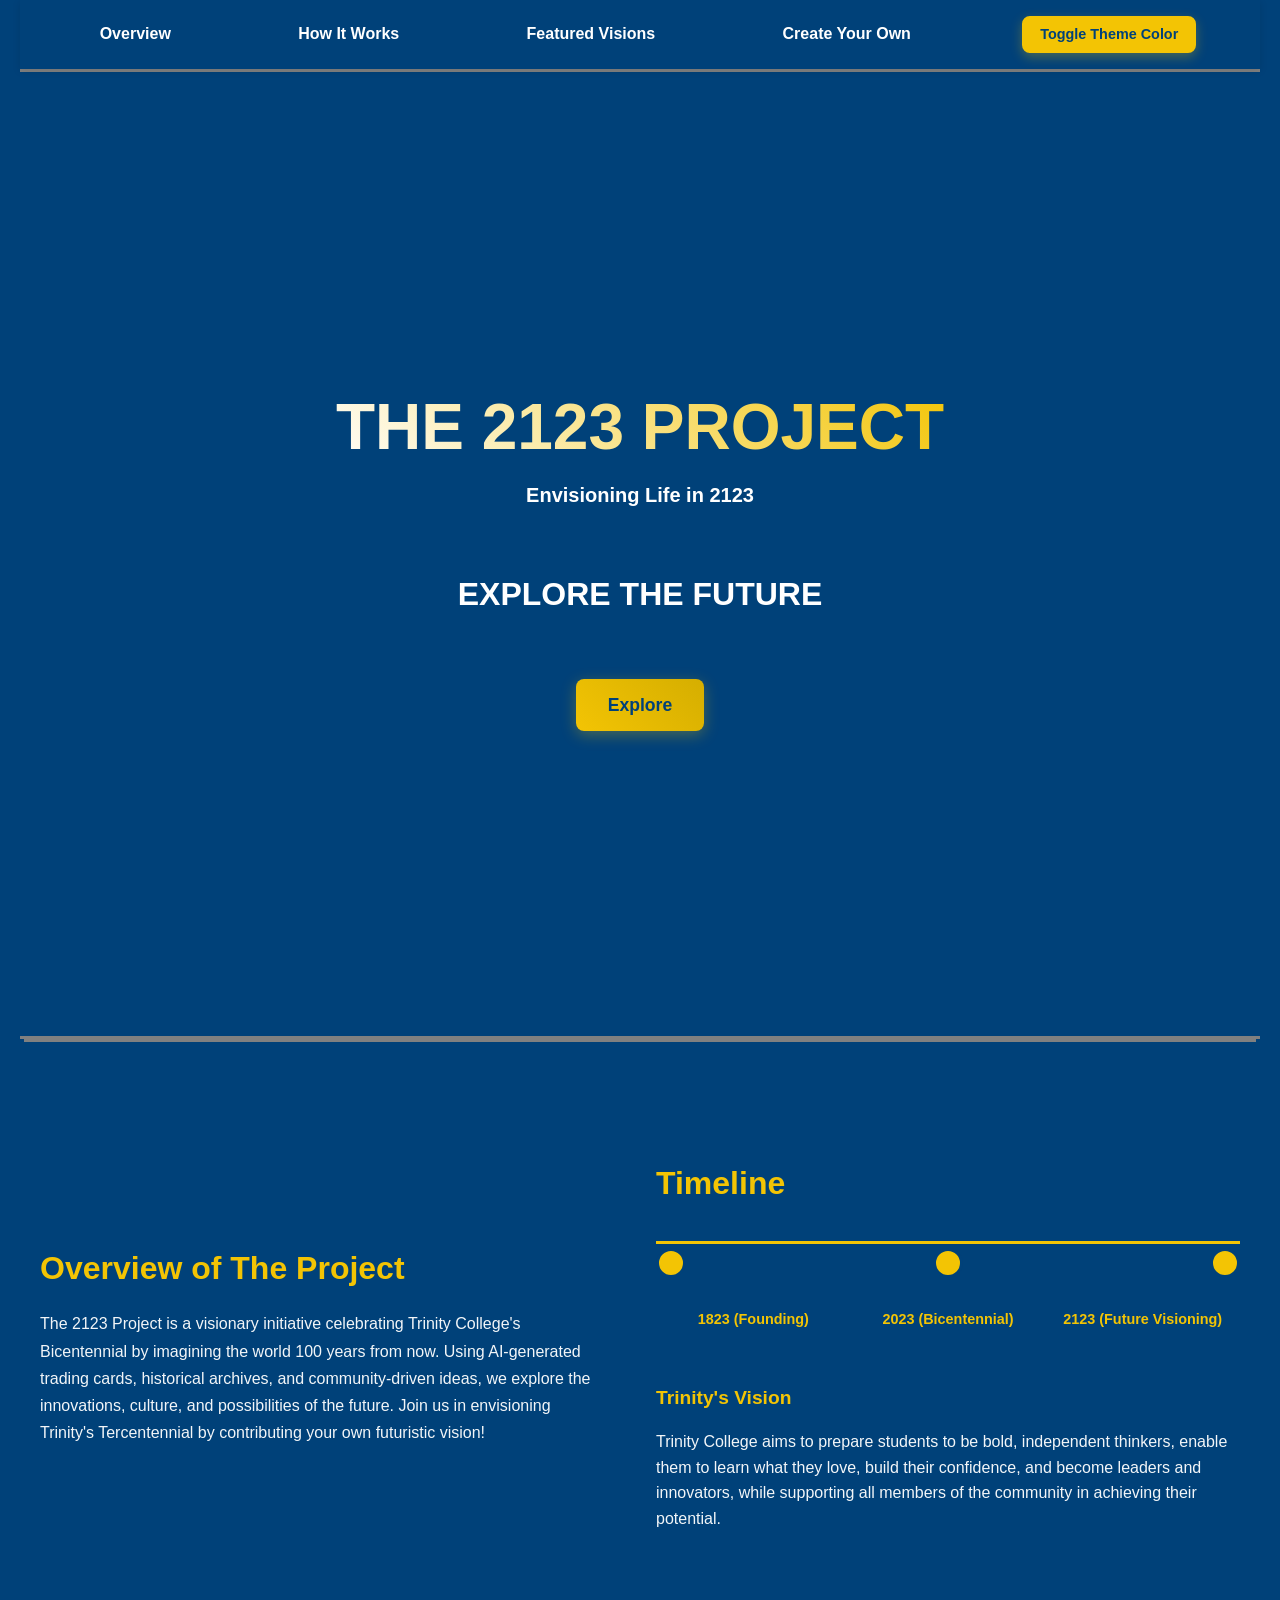
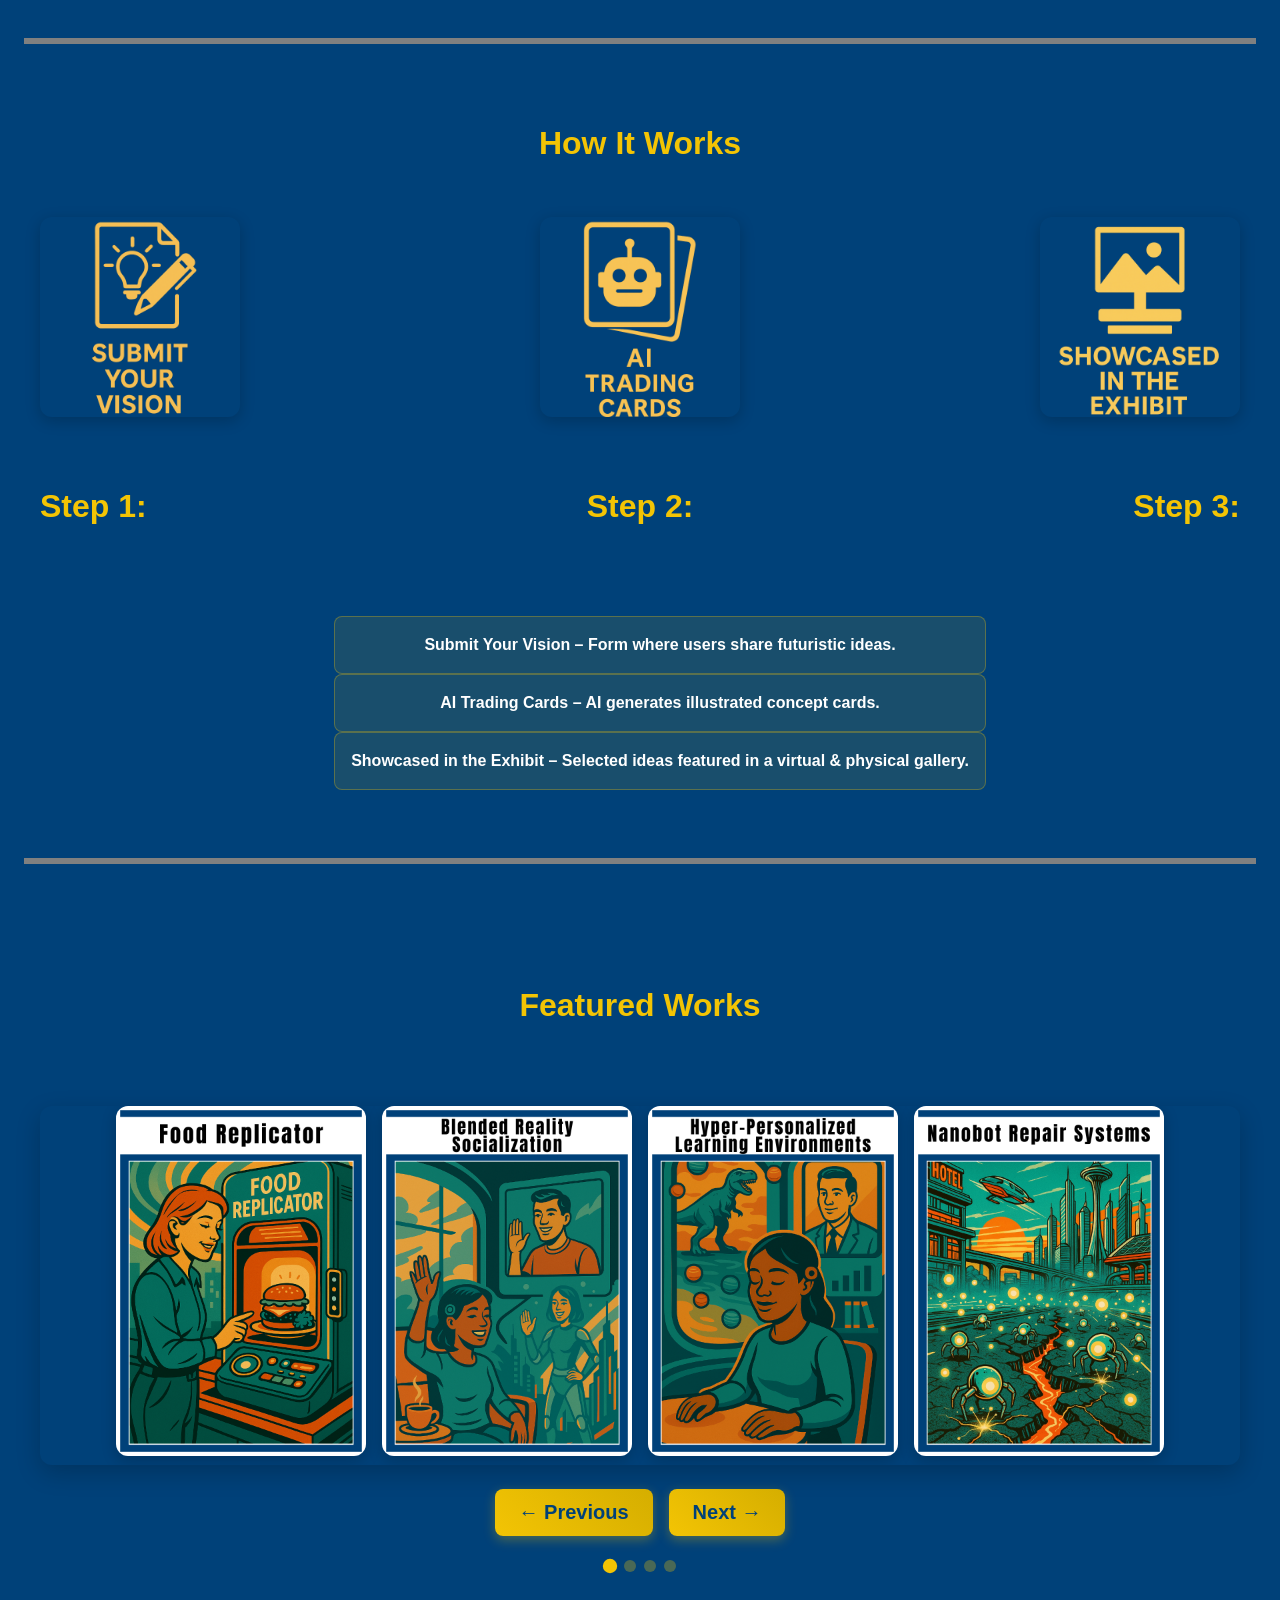
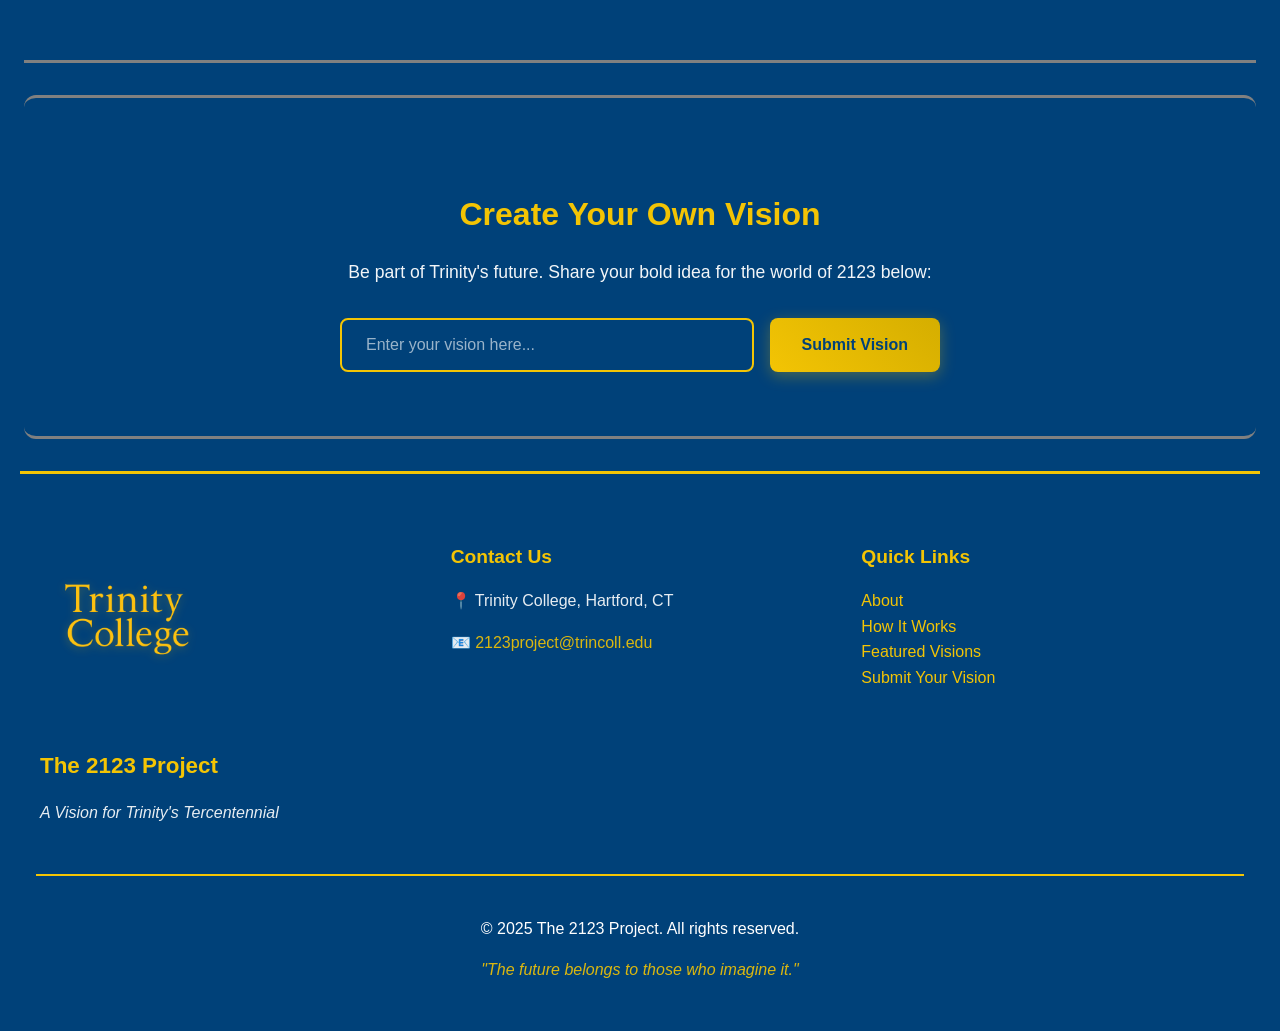
==== frontend/index.html @ c409db18 "Remove index.html and associated assets, including CSS and JavaScript files, to streamline project s" ====
<!DOCTYPE html>
<html lang="en">
  <head>
    <meta charset="utf-8" />
    <meta name="description" content="Your description goes here" />
    <meta name="keywords" content="one, two, three" />

    <title>2123 Project</title>

    <!-- external CSS link -->
    <link rel="stylesheet" href="css/normalize.css" />
    <link rel="stylesheet" href="css/style.css" />
  </head>

  <body>
    <header id="HeadSec" role="banner">
      <nav class="navbar" role="navigation" aria-label="Main navigation">
        <ul id="navBar">
          <li>
            <a href="#AboutSec" aria-label="Go to Overview section">Overview</a>
          </li>
          <li>
            <a href="#HowSec" aria-label="Go to How It Works section"
              >How It Works</a
            >
          </li>
          <li>
            <a href="#FeaturedSec" aria-label="Go to Featured Visions section"
              >Featured Visions</a
            >
          </li>
          <li>
            <a href="#CreateSec" aria-label="Go to Create Your Own section"
              >Create Your Own</a
            >
          </li>
          <li>
            <button
              id="themeColor"
              aria-label="Toggle between light and dark theme"
            >
              Toggle Theme Color
            </button>
          </li>
        </ul>
      </nav>
    </header>

    <section id="HeroSec" role="banner" aria-labelledby="hero-title">
      <h1 id="hero-title">THE 2123 PROJECT</h1>
      <h3>Envisioning Life in 2123</h3>
      <h2>EXPLORE THE FUTURE</h2>
      <button id="ctaBtn" aria-label="Explore the 2123 Project">Explore</button>
    </section>

    <section id="AboutSec" aria-labelledby="about-title">
      <div id="OverviewSec">
        <h2 id="about-title">Overview of The Project</h2>
        <p>
          The 2123 Project is a visionary initiative celebrating Trinity
          College's Bicentennial by imagining the world 100 years from now.
          Using AI-generated trading cards, historical archives, and
          community-driven ideas, we explore the innovations, culture, and
          possibilities of the future. Join us in envisioning Trinity's
          Tercentennial by contributing your own futuristic vision!
        </p>
      </div>

      <section id="timelineSection" aria-labelledby="timeline-title">
        <h2 id="timeline-title">Timeline</h2>
        <div id="line" role="presentation" aria-hidden="true"></div>
        <div class="dot-container" role="presentation" aria-hidden="true">
          <span class="dot" id="dot1" aria-hidden="true"></span>
          <span class="dot" id="dot2" aria-hidden="true"></span>
          <span class="dot" id="dot3" aria-hidden="true"></span>
        </div>

        <ul id="timeline" role="list" aria-label="Trinity College timeline">
          <li class="label">1823 (Founding)</li>
          <li class="label">2023 (Bicentennial)</li>
          <li class="label">2123 (Future Visioning)</li>
        </ul>

        <h3>Trinity's Vision</h3>
        <p>
          Trinity College aims to prepare students to be bold, independent
          thinkers, enable them to learn what they love, build their confidence,
          and become leaders and innovators, while supporting all members of the
          community in achieving their potential.
        </p>
      </section>
    </section>

    <section id="HowSec" aria-labelledby="how-title">
      <h2 id="how-title">How It Works</h2>
      <div
        id="imgContainer"
        role="img"
        aria-label="Three step process illustration"
      >
        <img
          id="SubmitPNG"
          src="assets/Submit.png"
          alt="Step 1: Submit your vision form"
        />
        <img
          id="TradingCardPNG"
          src="assets/TradingCard.png"
          alt="Step 2: AI generates trading card"
        />
        <img
          id="ExhibitPNG"
          src="assets/Exhibit.png"
          alt="Step 3: Featured in exhibit"
        />
      </div>
      <div id="stepContainer" role="presentation" aria-hidden="true">
        <p>Step 1:</p>
        <p>Step 2:</p>
        <p>Step 3:</p>
      </div>

      <ol role="list" aria-label="How the 2123 Project works">
        <li>Submit Your Vision – Form where users share futuristic ideas.</li>
        <li>AI Trading Cards – AI generates illustrated concept cards.</li>
        <li>
          Showcased in the Exhibit – Selected ideas featured in a virtual &
          physical gallery.
        </li>
      </ol>
    </section>

    <section id="FeaturedSec" aria-labelledby="featured-title">
      <h2 id="featured-title">Featured Works</h2>

      <div
        class="carousel"
        role="region"
        aria-label="Featured vision cards carousel"
      >
        <div class="carousel-container">
          <ul
            class="slides"
            id="carousel-slides"
            role="list"
            aria-live="polite"
          >
            <li class="slide" id="s1">
              <img
                src="assets/33.png"
                alt="Featured Vision Card 1 - Future Transportation"
              />
            </li>
            <li class="slide" id="s2">
              <img
                src="assets/77.png"
                alt="Featured Vision Card 2 - Future Living"
              />
            </li>
            <li class="slide" id="s3">
              <img
                src="assets/96.png"
                alt="Featured Vision Card 3 - Future Health"
              />
            </li>
            <li class="slide" id="s4">
              <img
                src="assets/12.png"
                alt="Featured Vision Card 4 - Future Technology"
              />
            </li>
          </ul>
        </div>

        <div class="carousel-nav">
          <button
            class="carousel-btn"
            id="prev-btn"
            aria-label="Previous featured work"
          >
            ← Previous
          </button>
          <button
            class="carousel-btn"
            id="next-btn"
            aria-label="Next featured work"
          >
            Next →
          </button>
        </div>

        <div
          class="carousel-dots"
          role="tablist"
          aria-label="Carousel navigation"
        >
          <button
            class="dot-nav active"
            data-slide="0"
            role="tab"
            aria-label="Go to slide 1"
            aria-selected="true"
          ></button>
          <button
            class="dot-nav"
            data-slide="1"
            role="tab"
            aria-label="Go to slide 2"
            aria-selected="false"
          ></button>
          <button
            class="dot-nav"
            data-slide="2"
            role="tab"
            aria-label="Go to slide 3"
            aria-selected="false"
          ></button>
          <button
            class="dot-nav"
            data-slide="3"
            role="tab"
            aria-label="Go to slide 4"
            aria-selected="false"
          ></button>
        </div>
      </div>
    </section>

    <!--    <div id="HistoricalSec">-->
    <!--      <h2>Historical Exhibit</h2>-->
    <!--      <div>*Card Examples*</div>-->
    <!--    </div>-->

    <section
      id="CreateSec"
      class="create-section"
      aria-labelledby="create-title"
    >
      <h2 id="create-title">Create Your Own Vision</h2>
      <p>
        Be part of Trinity's future. Share your bold idea for the world of 2123
        below:
      </p>

      <form class="create-form" aria-label="Submit your vision form">
        <label for="vision-input" class="sr-only">Your vision for 2123</label>
        <input
          type="text"
          id="vision-input"
          placeholder="Enter your vision here..."
          required
          aria-describedby="vision-help"
        />
        <button type="submit" aria-label="Submit your vision">
          Submit Vision
        </button>
      </form>
    </section>

    <div
      id="success-modal"
      class="modal"
      role="dialog"
      aria-labelledby="modal-title"
      aria-modal="true"
    >
      <div class="modal-container">
        <div id="modal-item">
          <h3 id="modal-title" class="sr-only">Success Message</h3>
          <p>Placeholder text</p>
        </div>
        <div id="modal-img">
          <img src="assets/star.png" alt="Success celebration star" />
        </div>
      </div>
    </div>

    <footer class="footer" role="contentinfo">
      <div class="footer-content">
        <div class="footer-left">
          <img
            src="assets/trinity-logo.png"
            alt="Trinity College Logo"
            class="logo"
          />
          <p class="project-name">The 2123 Project</p>
          <p class="tagline">A Vision for Trinity's Tercentennial</p>
        </div>

        <div class="footer-center">
          <h3>Contact Us</h3>
          <p>📍 Trinity College, Hartford, CT</p>
          <p>
            📧
            <a href="mailto:2123project@trincoll.edu"
              >2123project@trincoll.edu</a
            >
          </p>
        </div>

        <div class="footer-right">
          <h3>Quick Links</h3>
          <nav aria-label="Footer navigation">
            <a href="#AboutSec">About</a><br />
            <a href="#HowSec">How It Works</a><br />
            <a href="#FeaturedSec">Featured Visions</a><br />
            <a href="#CreateSec">Submit Your Vision</a>
          </nav>
        </div>
      </div>

      <div class="footer-bottom">
        <p>© 2025 The 2123 Project. All rights reserved.</p>
        <div class="quote" role="text" aria-label="Inspirational quote">
          "The future belongs to those who imagine it."
        </div>
      </div>
    </footer>

    <script type="text/javascript" src="js/main.js"></script>
  </body>
</html>
---- frontend/css/style.css ----
/* Global Styles */
:root {
  --bg-primary: rgb(0, 65, 121);
  --bg-secondary: #004179;
  --text-primary: #ffffff;
  --text-secondary: #F3C404;
  --accent-primary: #F3C404;
  --accent-secondary: #d5ae00;
  --border-color: grey;
}

body {
  font-family: 'Georgia', Arial, sans-serif;
  margin: 0;
  background-color: var(--bg-primary);
  padding-left: 20px;
  padding-right: 20px;
  color: var(--text-primary);
  line-height: 1.6;
  overflow-x: hidden;
  transition: all 0.3s ease;
}

/* Light theme */
body.light-theme {
  --bg-primary: #ffffff;
  --bg-secondary: #ffffff;
  --text-primary: #000000;
  --text-secondary: #004179;
  --accent-primary: #004179;
  --accent-secondary: #003366;
  --border-color: #e0e0e0;
}

/* Container for responsive design */
.container {
  max-width: 1200px;
  margin: 0 auto;
  padding: 0 1rem;
}

/* Responsive typography */
@media (max-width: 768px) {
  body {
    padding-left: 10px;
    padding-right: 10px;
  }
}

   
/* HEAD SECTION STYLES */

/* Sticky header styles */
#HeadSec {
  position: sticky;
  top: 0;
  z-index: 1000;
  background-color: var(--bg-secondary);
  box-shadow: 0 2px 8px rgba(0, 0, 0, 0.1);
  backdrop-filter: blur(10px);
  transition: all 0.3s ease;
}

/* Navbar layout */
.navbar {
  max-width: 1200px;
  margin: 0 auto;
  padding: 1rem 1.5rem;
}

/* Navbar list styles */
#navBar {
  list-style: none;
  display: flex;
  justify-content: space-around;
  align-items: center;
  padding: 0;
  margin: 0;
  flex-wrap: wrap;
  gap: 1rem;
}

/* Navbar link styles */
#navBar li a {
  text-decoration: none;
  color: var(--text-primary);
  font-weight: bold;
  font-size: 1rem;
  transition: all 0.3s ease;
  padding: 0.5rem 1rem;
  border-radius: 4px;
  position: relative;
}


#navBar #themeColor{
  text-decoration: none;
  font-weight: bold;
  color: var(--bg-primary);
  border: 2px solid var(--accent-primary);
  background-color: var(--accent-primary);
  border-radius: 8px;
  padding: 0.5rem 1rem;
  transition: all 0.3s ease;
  box-shadow: 0 4px 12px rgba(243, 196, 4, 0.3);
  cursor: pointer;
  font-size: 0.9rem;
}

#navBar #themeColor:hover {
  background-color: var(--accent-secondary);
}

#navBar li a:hover {
  color: var(--text-secondary);
}

/* Mobile navigation */
@media (max-width: 768px) {
  .navbar {
    padding: 0.75rem 1rem;
  }
  
  #navBar {
    justify-content: center;
    gap: 0.5rem;
  }
  
  #navBar li a {
    font-size: 0.9rem;
    padding: 0.4rem 0.8rem;
  }
  
  #navBar #themeColor {
    font-size: 0.8rem;
    padding: 0.4rem 0.8rem;
  }
}

/* HERO SECTION STYLES */
#HeroSec {
  font-weight: bold;
  font-size: 25px;
  display: flex;
  flex-direction: column;
  align-items: center;
  justify-content: center;
  min-height: 100vh;
  width: auto;
  border-top: solid grey;
  border-bottom: solid grey;
  padding: 2rem 1rem;
  position: relative;
  overflow: hidden;
}

#HeroSec::before {
  content: '';
  position: absolute;
  top: 0;
  left: 0;
  right: 0;
  bottom: 0;
  background: var(--bg-primary);
  z-index: -1;
}

#HeroSec h1 {
  display: flex;
  flex-direction: row;
  font-weight: bold;
  font-size: clamp(2.5rem, 8vw, 4rem);
  padding: 0;
  margin: 0;
  text-align: center;
  background: linear-gradient(45deg, var(--text-primary), var(--text-secondary));
  -webkit-background-clip: text;
  -webkit-text-fill-color: transparent;
  background-clip: text;
  animation: fadeInUp 1s ease-out;
}

#HeroSec h2 {
  display: flex;
  flex-direction: row;
  font-weight: bold;
  font-size: clamp(1.5rem, 4vw, 2rem);
  padding-top: 2rem;
  text-align: center;
  animation: fadeInUp 1s ease-out 0.3s both;
}

#HeroSec h3 {
  font-family: 'Arial', serif;
  display: flex;
  flex-direction: row;
  font-size: clamp(1rem, 3vw, 1.25rem);
  padding: 0;
  margin: 0;
  text-align: center;
  opacity: 0.9;
  animation: fadeInUp 1s ease-out 0.6s both;
}

#HeroSec button {
  padding: 1rem 2rem;
  background: linear-gradient(45deg, var(--accent-primary), var(--accent-secondary));
  color: var(--bg-primary);
  border: none;
  border-radius: 8px;
  font-weight: bold;
  font-size: 1.1rem;
  cursor: pointer;
  transition: all 0.3s ease;
  box-shadow: 0 4px 15px rgba(243, 196, 4, 0.3);
  margin-top: 2rem;
  animation: fadeInUp 1s ease-out 0.9s both;
  position: relative;
  overflow: hidden;
}

#HeroSec button::before {
  content: '';
  position: absolute;
  top: 0;
  left: -100%;
  width: 100%;
  height: 100%;
  background: linear-gradient(90deg, transparent, rgba(255, 255, 255, 0.2), transparent);
  transition: left 0.5s;
}

#HeroSec button:hover::before {
  left: 100%;
}

#HeroSec button:hover {
  background: linear-gradient(45deg, var(--accent-secondary), var(--accent-primary));
  transform: translateY(-3px);
  box-shadow: 0 8px 25px rgba(243, 196, 4, 0.4);
}

#HeroSec button:active {
  transform: translateY(-1px);
}

/* Animations */
@keyframes fadeInUp {
  from {
    opacity: 0;
    transform: translateY(30px);
  }
  to {
    opacity: 1;
    transform: translateY(0);
  }
}

/* Responsive hero section */
@media (max-width: 768px) {
  #HeroSec {
    min-height: 80vh;
    padding: 1rem;
  }
  
  #HeroSec h1 {
    font-size: 2.5rem;
  }
  
  #HeroSec h2 {
    font-size: 1.5rem;
    padding-top: 1.5rem;
  }
  
  #HeroSec h3 {
    font-size: 1rem;
  }
  
  #HeroSec button {
    padding: 0.875rem 1.5rem;
    font-size: 1rem;
    margin-top: 1.5rem;
  }
}

/* ABOUT SECTION STYLES */
#AboutSec {
  display: flex;
  min-height: 500px;
  align-items: center;
  gap: 2rem;
  max-width: 1200px;
  margin: 0 auto;
  padding: 3rem 1rem;
  border-top: solid grey;
  border-bottom: solid grey;
  flex-wrap: wrap;
}

#OverviewSec {
  width: auto;
  flex: 1 1 45%;
  min-width: 280px;
  font-size: 1.1rem;
  padding: 0;
  animation: slideInLeft 0.8s ease-out;
}

#OverviewSec h2 {
  font-size: clamp(1.5rem, 4vw, 2rem);
  display: flex;
  align-items: flex-start;
  margin-bottom: 1rem;
  color: var(--text-secondary);
}

#OverviewSec p {
  display: flex;
  flex-direction: column;
  font-size: 1rem;
  padding-right: 1rem;
  line-height: 1.7;
  opacity: 0.95;
}

/* TIMELINE STYLES */
#timelineSection {
  flex: 1 1 45%;
  min-width: 280px;
  animation: slideInRight 0.8s ease-out;
}

#timelineSection h2 {
  font-size: clamp(1.5rem, 4vw, 2rem);
  margin-bottom: 2rem;
  color: var(--text-secondary);
}

#timelineSection h3 {
  padding-top: 1.5rem;
  font-size: 1.2rem;
  color: var(--text-secondary);
  margin-bottom: 1rem;
}

#timelineSection p {
  font-size: 1rem;
  line-height: 1.6;
  opacity: 0.95;
}

#line {
  border-bottom: solid var(--text-secondary) 3px;
  width: 100%;
  margin: 1rem 0;
  position: relative;
}

.dot {
  height: 24px;
  width: 24px;
  background-color: var(--text-secondary);
  border: 3px solid var(--bg-primary);
  border-radius: 50%;
  position: absolute;
  top: -12px;
  transition: all 0.3s ease;
}


#dot1 {
  left: 0%;
}

#dot2 {
  left: 50%;
  transform: translateX(-50%);
}

#dot3 {
  right: 0%;
}

.dot-container {
  position: relative;
  height: 24px;
  margin: 1rem 0;
}

#timelineSection ul {
  display: flex;
  flex-direction: row;
  justify-content: space-between;
  list-style-type: none;
  padding: 0;
  margin-top: 1rem;
}

#timelineSection ul li {
  font-size: 0.9rem;
  font-weight: bold;
  color: var(--text-secondary);
  text-align: center;
  flex: 1;
  padding: 0.5rem;
}

/* Animations */
@keyframes slideInLeft {
  from {
    opacity: 0;
    transform: translateX(-50px);
  }
  to {
    opacity: 1;
    transform: translateX(0);
  }
}

@keyframes slideInRight {
  from {
    opacity: 0;
    transform: translateX(50px);
  }
  to {
    opacity: 1;
    transform: translateX(0);
  }
}

/* Responsive about section */
@media (max-width: 768px) {
  #AboutSec {
    flex-direction: column;
    gap: 2rem;
    padding: 2rem 1rem;
  }
  
  #OverviewSec {
    flex: 1 1 100%;
  }
  
  #timelineSection {
    flex: 1 1 100%;
  }
  
  #timelineSection ul {
    flex-direction: column;
    gap: 0.5rem;
  }
  
  #timelineSection ul li {
    text-align: left;
  }
}


/* HOW IT WORKS SECTION STYLES */
#HowSec {
  font-weight: bold;
  font-size: 20px;
  display: flex;
  flex-direction: column;
  align-items: center;
  justify-content: center;
  min-height: 600px;
  width: auto;
  border-top: solid grey;
  border-bottom: solid grey;
  padding: 3rem 1rem;
  max-width: 1200px;
  margin: 0 auto;
}

#HowSec h2 {
  display: flex;
  flex-direction: row;
  font-weight: bold;
  font-size: clamp(1.5rem, 4vw, 2rem);
  padding: 0;
  margin-bottom: 3rem;
  color: var(--text-secondary);
  text-align: center;
}

#imgContainer {
  display: flex;
  flex-direction: row;
  justify-content: space-between;
  width: 100%;
  padding: 0;
  margin-bottom: 2rem;
  gap: 1rem;
}

#HowSec img {
  height: 200px;
  width: 200px;
  border-radius: 12px;
  transition: all 0.3s ease;
  box-shadow: 0 4px 15px rgba(0, 0, 0, 0.2);
}

#HowSec img:hover {
  transform: translateY(-10px) scale(1.05);
  box-shadow: 0 8px 25px rgba(243, 196, 4, 0.3);
}

#stepContainer {
  display: flex;
  flex-direction: row;
  justify-content: space-between;
  font-size: clamp(1.5rem, 3vw, 2rem);
  width: 100%;
  padding: 0;
  margin-bottom: 2rem;
  font-weight: bold;
  color: var(--text-secondary);
}

#HowSec ul {
  display: flex;
  list-style-type: none;
  justify-content: space-between;
  width: 100%;
  padding-left: 0;
  gap: 1rem;
  flex-wrap: wrap;
}

#HowSec li {
  display: flex;
  font-size: 1rem;
  justify-content: center;
  flex: 1;
  min-width: 250px;
  padding: 1rem;
  background: rgba(243, 196, 4, 0.1);
  border-radius: 8px;
  border: 1px solid rgba(243, 196, 4, 0.3);
  transition: all 0.3s ease;
  text-align: center;
  line-height: 1.5;
}


/* Responsive how it works section */
@media (max-width: 768px) {
  #HowSec {
    padding: 2rem 1rem;
  }
  
  #imgContainer {
    flex-direction: column;
    align-items: center;
    gap: 2rem;
  }
  
  #HowSec img {
    height: 150px;
    width: 150px;
  }
  
  #stepContainer {
    flex-direction: column;
    align-items: center;
    gap: 1rem;
  }
  
  #HowSec ul {
    flex-direction: column;
    gap: 1rem;
  }
  
  #HowSec li {
    min-width: auto;
    width: 100%;
  }
}


/* FEATURED SECTION STYLES */
#FeaturedSec {
  font-weight: bold;
  font-size: 20px;
  display: flex;
  flex-direction: column;
  align-items: center;
  justify-content: center;
  min-height: 700px;
  width: auto;
  border-top: solid grey;
  border-bottom: solid grey;
  padding: 3rem 1rem;
  max-width: 1200px;
  margin: 0 auto;
}

#FeaturedSec h2 {
  display: flex;
  flex-direction: row;
  font-weight: bold;
  font-size: clamp(1.5rem, 4vw, 2rem);
  padding-bottom: 3rem;
  color: var(--text-secondary);
  text-align: center;
}

.carousel {
  width: 100%;
  display: flex;
  flex-direction: column;
  justify-content: center;
  align-items: center;
  position: relative;
}

.carousel-container {
  width: 100%;
  overflow: hidden;
  border-radius: 12px;
  box-shadow: 0 8px 25px rgba(0, 0, 0, 0.2);
}

.slides {
  width: 100%;
  display: flex;
  flex-direction: row;
  justify-content: center;
  align-items: center;
  list-style-type: none;
  padding: 0;
  margin: 0;
  transition: transform 0.5s ease-in-out;
}

.slide {
  flex: 0 0 auto;
  margin: 0 0.5rem;
}

#FeaturedSec img {
  height: 350px;
  width: 250px;
  border-radius: 12px;
  transition: all 0.5s cubic-bezier(0.4, 0, 0.2, 1);
  box-shadow: 0 4px 15px rgba(0, 0, 0, 0.2);
  object-fit: cover;
}

#FeaturedSec img:hover {
  transform: scale(1.08) translateY(-10px);
  filter: brightness(1.1);
  box-shadow: 0 15px 35px rgba(243, 196, 4, 0.3);
}

/* Carousel navigation */
.carousel-nav {
  display: flex;
  justify-content: center;
  gap: 1rem;
  margin-top: 1.5rem;
  margin-bottom: 1rem;
}

.carousel-btn {
  padding: 0.75rem 1.5rem;
  background: linear-gradient(45deg, var(--accent-primary), var(--accent-secondary));
  color: var(--bg-primary);
  border: none;
  border-radius: 8px;
  font-weight: bold;
  cursor: pointer;
  transition: all 0.3s ease;
  box-shadow: 0 4px 12px rgba(243, 196, 4, 0.3);
}

.carousel-btn:hover {
  background: linear-gradient(45deg, var(--accent-secondary), var(--accent-primary));
  transform: translateY(-2px);
  box-shadow: 0 6px 16px rgba(243, 196, 4, 0.4);
}

.carousel-btn:disabled {
  opacity: 0.5;
  cursor: not-allowed;
  transform: none;
}

.carousel-dots {
  display: flex;
  justify-content: center;
  gap: 0.5rem;
  margin-top: 0.5rem;
}

.dot-nav {
  width: 12px;
  height: 12px;
  border-radius: 50%;
  background-color: rgba(243, 196, 4, 0.3);
  border: none;
  cursor: pointer;
  transition: all 0.3s ease;
}

.dot-nav.active {
  background-color: var(--text-secondary);
  transform: scale(1.2);
}


/* Responsive featured section */
@media (max-width: 768px) {
  #FeaturedSec {
    padding: 2rem 1rem;
  }
  
  .slides {
    flex-direction: column;
    align-items: center;
    gap: 1rem;
  }
  
  .slide {
    margin: 0;
  }
  
  #FeaturedSec img {
    height: 300px;
    width: 200px;
  }
  
  .carousel-nav {
    gap: 0.5rem;
  }
  
  .carousel-btn {
    padding: 0.5rem 1rem;
    font-size: 0.9rem;
  }
}


/* CREATE YOUR OWN SECTION STYLES */
.create-section {
  color: var(--text-primary);
  padding: 4rem 1rem;
  text-align: center;
  border-top: solid var(--border-color);
  border-bottom: solid var(--border-color);
  max-width: 1200px;
  margin: 0 auto;
  background: linear-gradient(135deg, var(--bg-secondary), rgba(0, 65, 121, 0.6));
  border-radius: 12px;
  margin-top: 2rem;
  margin-bottom: 2rem;
}

.create-section h2 {
  font-size: clamp(1.5rem, 4vw, 2rem);
  margin-bottom: 1rem;
  color: var(--text-secondary);
}

.create-section p {
  font-size: 1.1rem;
  margin-bottom: 2rem;
  opacity: 0.95;
  max-width: 600px;
  margin-left: auto;
  margin-right: auto;
}

.create-form {
  display: flex;
  justify-content: center;
  flex-wrap: wrap;
  gap: 1rem;
  max-width: 600px;
  margin: 0 auto;
}

.create-form input[type="text"] {
  padding: 1rem 1.5rem;
  flex: 1;
  min-width: 300px;
  border: 2px solid var(--text-secondary);
  border-radius: 8px;
  font-size: 1rem;
  background: var(--bg-primary);
  color: var(--text-primary);
  transition: all 0.3s ease;
}

.create-form input[type="text"]:focus {
  outline: none;
  border-color: var(--text-secondary);
  box-shadow: 0 0 15px rgba(243, 196, 4, 0.3);
  transform: translateY(-2px);
}

.create-form input[type="text"]::placeholder {
  color: var(--text-primary);
  opacity: 0.6;
}

.create-form button {
  padding: 1rem 2rem;
  background: linear-gradient(45deg, var(--accent-primary), var(--accent-secondary));
  color: var(--bg-primary);
  border: none;
  border-radius: 8px;
  font-weight: bold;
  font-size: 1rem;
  cursor: pointer;
  transition: all 0.3s ease;
  box-shadow: 0 4px 15px rgba(243, 196, 4, 0.3);
  position: relative;
  overflow: hidden;
}

.create-form button::before {
  content: '';
  position: absolute;
  top: 0;
  left: -100%;
  width: 100%;
  height: 100%;
  background: linear-gradient(90deg, transparent, rgba(255, 255, 255, 0.2), transparent);
  transition: left 0.5s;
}

.create-form button:hover::before {
  left: 100%;
}

.create-form button:hover {
  background: linear-gradient(45deg, var(--accent-secondary), var(--accent-primary));
  transform: translateY(-3px);
  box-shadow: 0 8px 25px rgba(243, 196, 4, 0.4);
}

.create-form button:active {
  transform: translateY(-1px);
}

/* Responsive create section */
@media (max-width: 768px) {
  .create-section {
    padding: 2rem 1rem;
    margin: 1rem;
  }
  
  .create-form {
    flex-direction: column;
    align-items: center;
  }
  
  .create-form input[type="text"] {
    min-width: auto;
    width: 100%;
  }
  
  .create-form button {
    width: 100%;
  }
}

/* RSVP SECTION STYLES - REMOVED */
#RSVPSection {
  padding: 3rem 1rem;
  border-top: solid grey;
  max-width: 1200px;
  margin: 0 auto;
}

.rsvp-container {
  display: flex;
  flex-wrap: wrap;
  justify-content: space-between;
  gap: 3rem;
  align-items: flex-start;
}

.rsvp-left, .rsvp-right {
  flex: 1 1 45%;
  min-width: 300px;
}

.rsvp-left h2 {
  font-size: clamp(1.5rem, 4vw, 2rem);
  margin-bottom: 1rem;
  color: #F3C404;
}

.rsvp-left p {
  font-size: 1.1rem;
  margin-bottom: 2rem;
  opacity: 0.95;
  line-height: 1.6;
}

#rsvpForm {
  display: flex;
  flex-direction: column;
  gap: 1rem;
  margin-top: 1rem;
}

.rsvp-input {
  padding: 1rem 1.5rem;
  font-size: 1rem;
  border: 2px solid rgba(243, 196, 4, 0.3);
  border-radius: 8px;
  background: rgba(255, 255, 255, 0.95);
  color: #004179;
  transition: all 0.3s ease;
}

.rsvp-input:focus {
  outline: none;
  border-color: #F3C404;
  box-shadow: 0 0 15px rgba(243, 196, 4, 0.3);
  transform: translateY(-2px);
}

.rsvp-input::placeholder {
  color: rgba(0, 65, 121, 0.6);
}

#rsvpForm button {
  padding: 1rem 2rem;
  background: linear-gradient(45deg, #F3C404, #d5ae00);
  color: #004179;
  border: none;
  border-radius: 8px;
  font-weight: bold;
  font-size: 1rem;
  cursor: pointer;
  transition: all 0.3s ease;
  box-shadow: 0 4px 15px rgba(243, 196, 4, 0.3);
  position: relative;
  overflow: hidden;
}

#rsvpForm button::before {
  content: '';
  position: absolute;
  top: 0;
  left: -100%;
  width: 100%;
  height: 100%;
  background: linear-gradient(90deg, transparent, rgba(255, 255, 255, 0.2), transparent);
  transition: left 0.5s;
}

#rsvpForm button:hover::before {
  left: 100%;
}

#rsvpForm button:hover {
  background: linear-gradient(45deg, #d5ae00, #F3C404);
  transform: translateY(-3px);
  box-shadow: 0 8px 25px rgba(243, 196, 4, 0.4);
}

#rsvpForm button:active {
  transform: translateY(-1px);
}

.rsvp-right h3 {
  font-size: 1.5rem;
  margin-bottom: 1.5rem;
  color: #F3C404;
}

#rsvpList {
  list-style: none;
  padding: 0;
}

#rsvpList li {
  padding: 1rem;
  border: 2px solid rgba(243, 196, 4, 0.3);
  border-radius: 8px;
  margin-bottom: 1rem;
  background: rgba(243, 196, 4, 0.1);
  transition: all 0.3s ease;
  font-size: 0.95rem;
  line-height: 1.5;
}


/* Form validation styles */
.rsvp-input.error {
  border-color: #ff4444;
  background-color: rgba(255, 68, 68, 0.1);
  animation: shake 0.5s ease-in-out;
}

@keyframes shake {
  0%, 100% { transform: translateX(0); }
  25% { transform: translateX(-5px); }
  75% { transform: translateX(5px); }
}

/* Responsive RSVP section */
@media (max-width: 768px) {
  #RSVPSection {
    padding: 2rem 1rem;
  }
  
  .rsvp-container {
    flex-direction: column;
    gap: 2rem;
  }
  
  .rsvp-left, .rsvp-right {
    flex: 1 1 100%;
  }
}

/* MODAL STYLES */
.modal {
  display: none;
  position: fixed;
  z-index: 1000;
  left: 0;
  top: 0;
  width: 100%;
  height: 100%;
  background-color: rgba(0, 0, 0, 0.6);
  backdrop-filter: blur(5px);
  flex-direction: column;
  align-items: center;
  justify-content: center;
  animation: fadeIn 0.3s ease-out;
}

.modal-container {
  padding: 3rem;
  width: 90%;
  max-width: 500px;
  margin: 0 auto;
  background: linear-gradient(135deg, #004179, rgba(0, 65, 121, 0.9));
  color: #ffffff;
  text-align: center;
  font-size: 1.2rem;
  font-family: 'Georgia', Arial, sans-serif;
  border-radius: 16px;
  box-shadow: 0 20px 40px rgba(0, 0, 0, 0.3);
  display: flex;
  flex-direction: column;
  align-items: center;
  justify-content: center;
  position: relative;
  animation: slideInUp 0.4s ease-out;
}

.modal-container::before {
  content: '';
  position: absolute;
  top: 0;
  left: 0;
  right: 0;
  bottom: 0;
  background: linear-gradient(45deg, rgba(243, 196, 4, 0.1), transparent);
  border-radius: 16px;
  pointer-events: none;
}

#modal-item {
  position: relative;
  z-index: 1;
  line-height: 1.6;
}

#modal-img {
  position: relative;
  z-index: 1;
  margin-top: 1rem;
}

#success-modal img {
  width: 8rem;
  height: 8rem;
  filter: drop-shadow(0 4px 8px rgba(243, 196, 4, 0.3));
  animation: pulse 2s infinite;
}

/* Modal animations */
@keyframes fadeIn {
  from { opacity: 0; }
  to { opacity: 1; }
}

@keyframes slideInUp {
  from {
    opacity: 0;
    transform: translateY(50px);
  }
  to {
    opacity: 1;
    transform: translateY(0);
  }
}

@keyframes pulse {
  0%, 100% { transform: scale(1); }
  50% { transform: scale(1.05); }
}

/* Responsive modal */
@media (max-width: 768px) {
  .modal-container {
    padding: 2rem;
    width: 95%;
    font-size: 1rem;
  }
  
  #success-modal img {
    width: 6rem;
    height: 6rem;
  }
}




/* FOOTER STYLES SECTION */
.footer {
  border-top: 3px solid var(--text-secondary);
  background: var(--bg-secondary);
  color: var(--text-primary);
  padding: 3rem 1rem;
  font-family: 'Georgia', Arial, sans-serif;
  margin-top: 2rem;
}

.footer-content {
  display: flex;
  flex-wrap: wrap;
  justify-content: space-between;
  gap: 2rem;
  max-width: 1200px;
  margin: 0 auto;
}

.footer-left,
.footer-center,
.footer-right {
  flex: 1 1 250px;
}

.footer-left .logo {
  width: 180px;
  margin-bottom: 1rem;
  filter: drop-shadow(0 2px 4px rgba(243, 196, 4, 0.3));
  transition: transform 0.3s ease;
}


.project-name {
  font-size: 1.4rem;
  font-weight: bold;
  color: var(--text-secondary);
  margin-bottom: 0.5rem;
}

.tagline {
  font-style: italic;
  opacity: 0.9;
  font-size: 1rem;
}

.footer-center h3,
.footer-right h3 {
  color: var(--text-secondary);
  font-size: 1.2rem;
  margin-bottom: 1rem;
}

.footer-center p,
.footer-right p {
  margin-bottom: 0.5rem;
  opacity: 0.9;
}

.footer-center a,
.footer-right a {
  color: var(--text-secondary);
  text-decoration: none;
  transition: all 0.3s ease;
  display: inline-block;
}

.footer-center a:hover,
.footer-right a:hover {
  color: var(--accent-secondary);
}

.footer-bottom {
  border-top: 2px solid var(--text-secondary);
  margin-top: 2rem;
  padding-top: 1.5rem;
  text-align: center;
}

.quote {
  font-style: italic;
  font-size: 1rem;
  margin-top: 1rem;
  color: var(--text-secondary);
  opacity: 0.9;
}

/* Responsive footer */
@media (max-width: 768px) {
  .footer {
    padding: 2rem 1rem;
  }
  
  .footer-content {
    flex-direction: column;
    text-align: center;
  }
  
  .footer-left .logo {
    width: 150px;
  }
}

/* Additional utility classes */
.sr-only {
  position: absolute;
  width: 1px;
  height: 1px;
  padding: 0;
  margin: -1px;
  overflow: hidden;
  clip: rect(0, 0, 0, 0);
  white-space: nowrap;
  border: 0;
}

.focus-visible:focus {
  outline: 2px solid #F3C404;
  outline-offset: 2px;
}

/* Smooth scrolling */
html {
  scroll-behavior: smooth;
}

/* Loading states */
.loading {
  opacity: 0.6;
  pointer-events: none;
}

.loading::after {
  content: '';
  position: absolute;
  top: 50%;
  left: 50%;
  width: 20px;
  height: 20px;
  margin: -10px 0 0 -10px;
  border: 2px solid #F3C404;
  border-radius: 50%;
  border-top-color: transparent;
  animation: spin 1s linear infinite;
}

@keyframes spin {
  to { transform: rotate(360deg); }
}
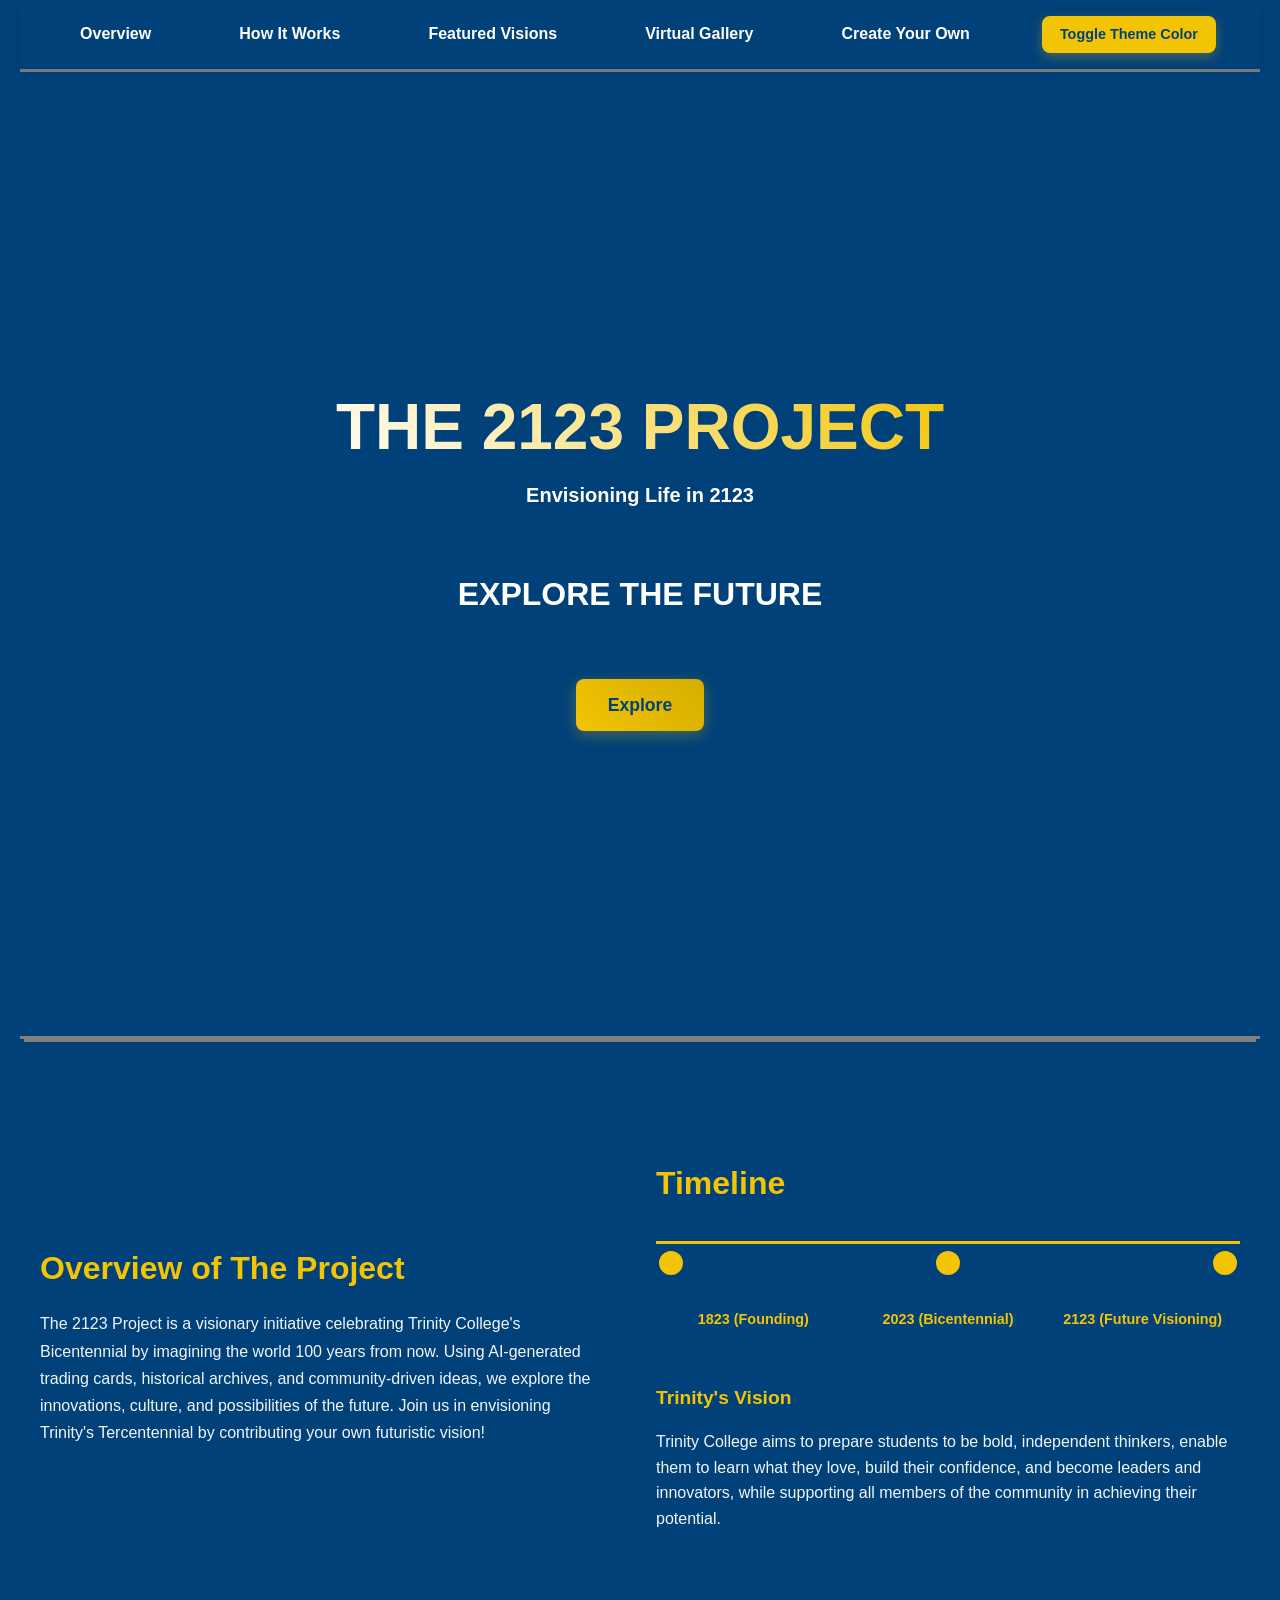
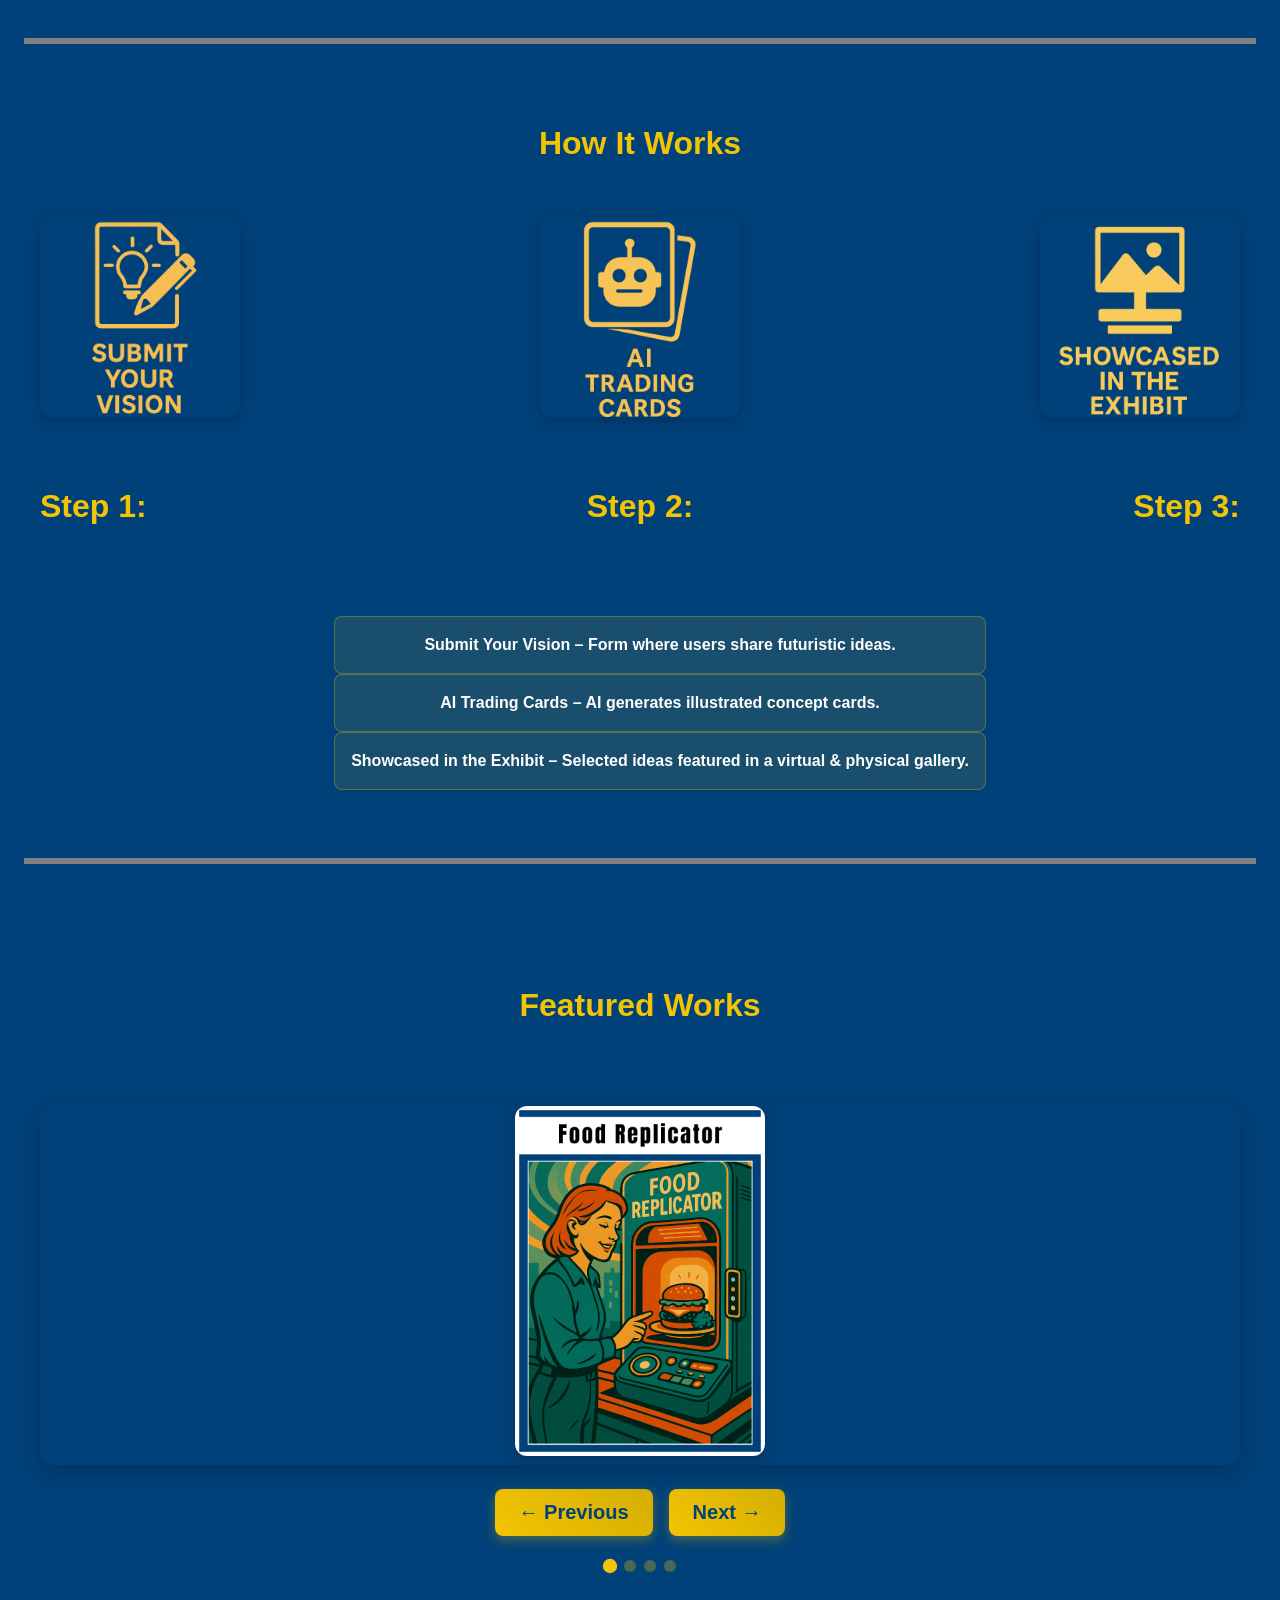
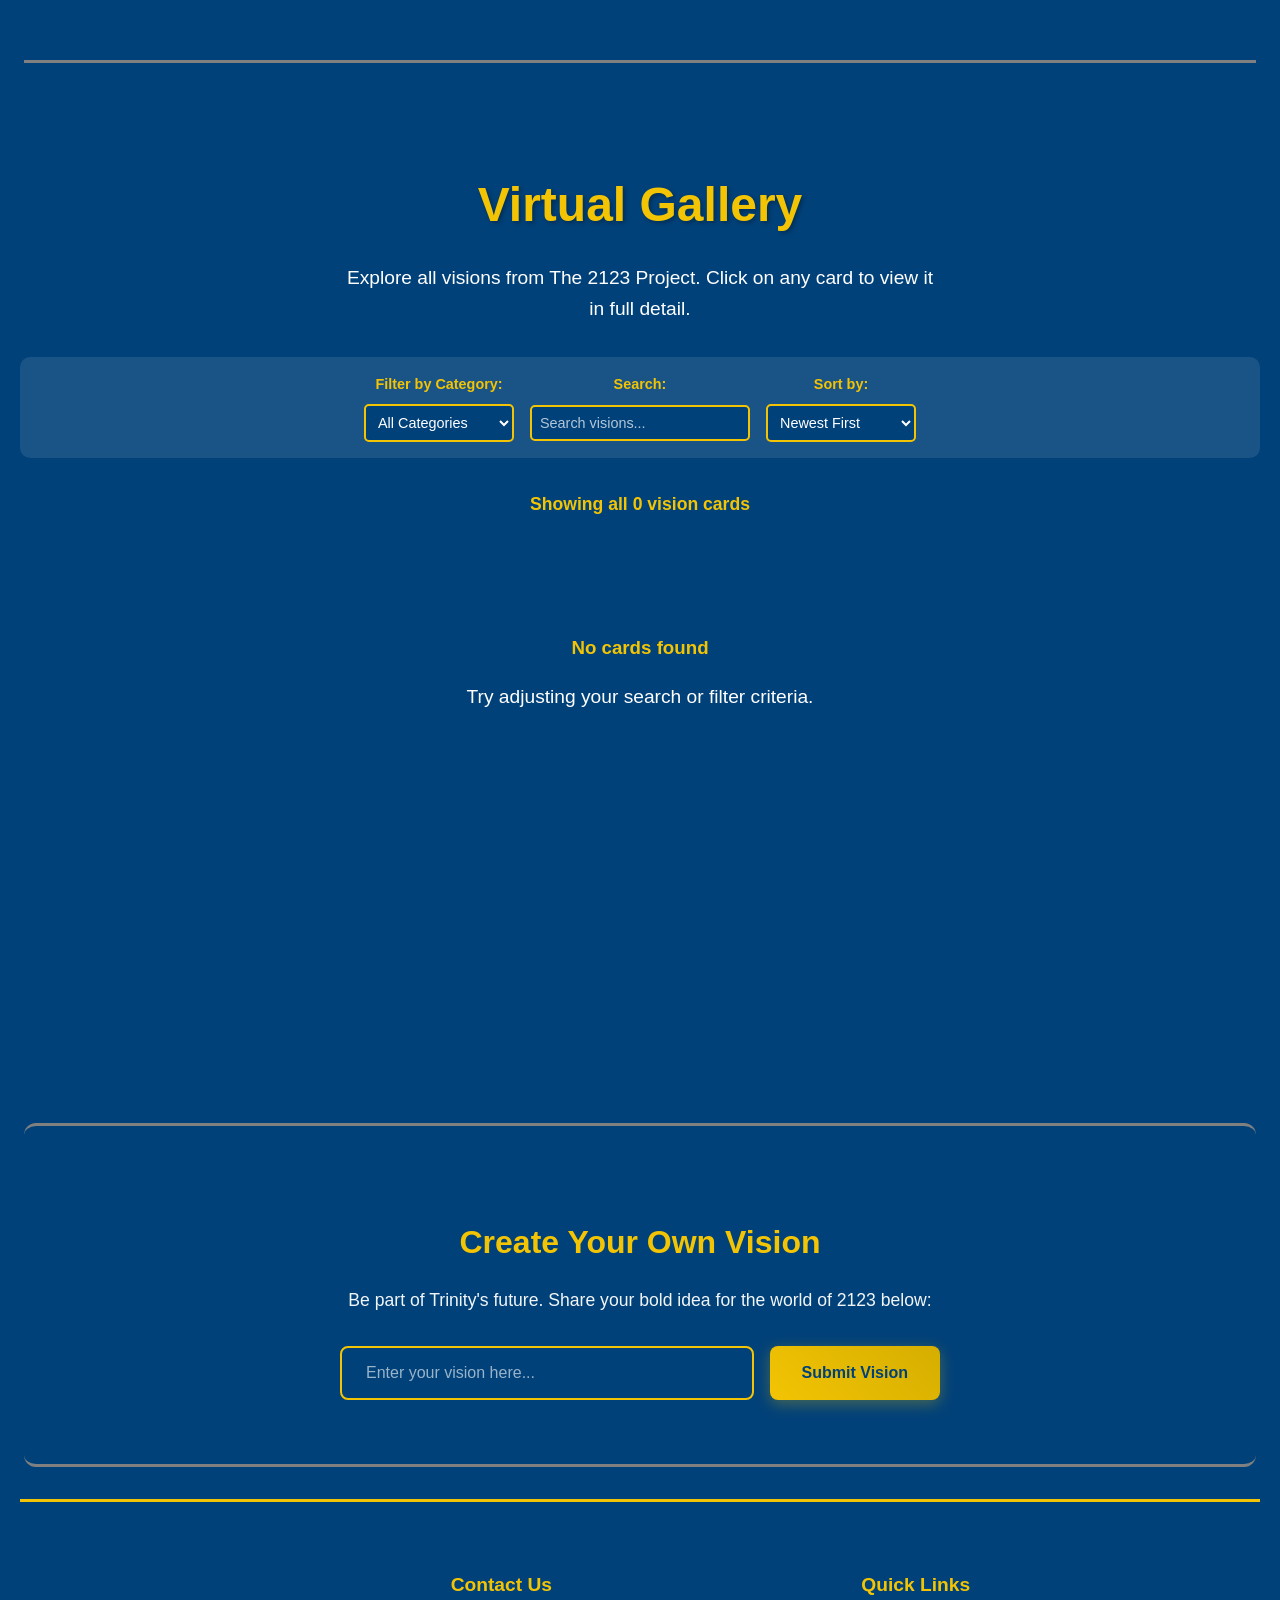
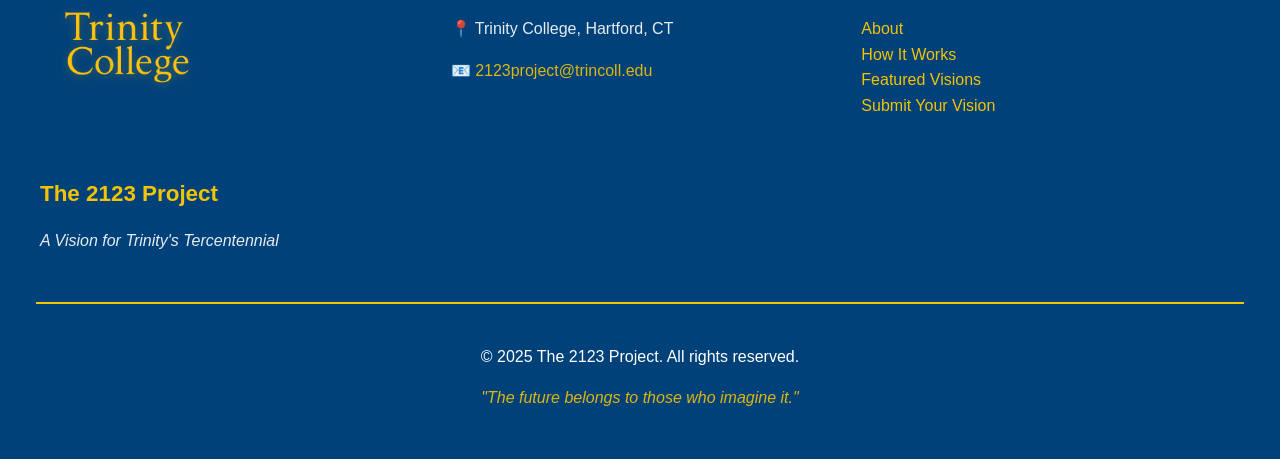
==== commit a063e2fb: "Add Virtual Gallery section with filtering, searching, and lightbox functionality" ====
--- a/frontend/index.html
+++ b/frontend/index.html
@@ -27,6 +27,11 @@
           <li>
             <a href="#FeaturedSec" aria-label="Go to Featured Visions section"
               >Featured Visions</a
+            >
+          </li>
+          <li>
+            <a href="#GallerySec" aria-label="Go to Virtual Gallery section"
+              >Virtual Gallery</a
             >
           </li>
           <li>
@@ -226,6 +231,67 @@
       </div>
     </section>
 
+    <section id="GallerySec" aria-labelledby="gallery-title">
+      <h2 id="gallery-title">Virtual Gallery</h2>
+      <p>
+        Explore all visions from The 2123 Project. Click on any card to view it
+        in full detail.
+      </p>
+
+      <div class="gallery-controls">
+        <div class="gallery-filters">
+          <label for="category-filter">Filter by Category:</label>
+          <select id="category-filter" aria-label="Filter cards by category">
+            <option value="all">All Categories</option>
+            <option value="HEALTH">Health</option>
+            <option value="TRANSPORTATION">Transportation</option>
+            <option value="LIVING">Living</option>
+            <option value="COMMUNICATION">Communication</option>
+            <option value="WORK">Work</option>
+            <option value="OTHER">Other</option>
+          </select>
+        </div>
+
+        <div class="gallery-search">
+          <label for="search-input">Search:</label>
+          <input
+            type="text"
+            id="search-input"
+            placeholder="Search visions..."
+            aria-label="Search visions"
+          />
+        </div>
+
+        <div class="gallery-sort">
+          <label for="sort-select">Sort by:</label>
+          <select id="sort-select" aria-label="Sort cards">
+            <option value="newest">Newest First</option>
+            <option value="oldest">Oldest First</option>
+            <option value="title">Title A-Z</option>
+            <option value="category">Category</option>
+          </select>
+        </div>
+      </div>
+
+      <div class="gallery-stats" aria-live="polite">
+        <span id="gallery-count">Loading cards...</span>
+      </div>
+
+      <div
+        class="gallery-grid"
+        id="gallery-grid"
+        role="grid"
+        aria-label="Virtual gallery of vision cards"
+      >
+        <!-- Cards will be dynamically inserted here -->
+      </div>
+
+      <div class="gallery-loading" id="gallery-loading" style="display: none">
+        <div class="loading-spinner"></div>
+        <p>Loading more cards...</p>
+      </div>
+    </section>
+
     <!--    <div id="HistoricalSec">-->
     <!--      <h2>Historical Exhibit</h2>-->
     <!--      <div>*Card Examples*</div>-->
@@ -257,6 +323,7 @@
       </form>
     </section>
 
+    <!-- Success Modal -->
     <div
       id="success-modal"
       class="modal"
@@ -275,6 +342,43 @@
       </div>
     </div>
 
+    <!-- Gallery Lightbox Modal -->
+    <div
+      id="gallery-lightbox"
+      class="lightbox-modal"
+      role="dialog"
+      aria-labelledby="lightbox-title"
+      aria-modal="true"
+      style="display: none"
+    >
+      <div class="lightbox-container">
+        <button class="lightbox-close" aria-label="Close lightbox">
+          &times;
+        </button>
+        <button class="lightbox-prev" aria-label="Previous card">&larr;</button>
+        <button class="lightbox-next" aria-label="Next card">&rarr;</button>
+
+        <div class="lightbox-content">
+          <div class="lightbox-image-container">
+            <img id="lightbox-image" src="" alt="" />
+          </div>
+          <div class="lightbox-info">
+            <h3 id="lightbox-title"></h3>
+            <p id="lightbox-description"></p>
+            <div class="lightbox-meta">
+              <span class="lightbox-category"></span>
+              <span class="lightbox-submitted-by"></span>
+              <span class="lightbox-date"></span>
+            </div>
+          </div>
+        </div>
+
+        <div class="lightbox-counter">
+          <span id="lightbox-counter">1 of 1</span>
+        </div>
+      </div>
+    </div>
+
     <footer class="footer" role="contentinfo">
       <div class="footer-content">
         <div class="footer-left">
--- a/frontend/css/style.css
+++ b/frontend/css/style.css
@@ -1277,3 +1277,445 @@
 @keyframes spin {
   to { transform: rotate(360deg); }
 }
+
+/* ========================================
+   VIRTUAL GALLERY STYLES
+   ======================================== */
+
+#GallerySec {
+  padding: 4rem 0;
+  background: linear-gradient(135deg, var(--bg-secondary), rgba(0, 65, 121, 0.6));
+  min-height: 100vh;
+}
+
+#GallerySec h2 {
+  text-align: center;
+  font-size: clamp(2rem, 4vw, 3rem);
+  margin-bottom: 1rem;
+  color: var(--text-secondary);
+  text-shadow: 2px 2px 4px rgba(0, 0, 0, 0.3);
+}
+
+#GallerySec p {
+  text-align: center;
+  font-size: clamp(1rem, 2vw, 1.2rem);
+  margin-bottom: 2rem;
+  max-width: 600px;
+  margin-left: auto;
+  margin-right: auto;
+  color: var(--text-primary);
+}
+
+/* Gallery Controls */
+.gallery-controls {
+  display: flex;
+  flex-wrap: wrap;
+  gap: 1rem;
+  justify-content: center;
+  align-items: center;
+  margin-bottom: 2rem;
+  padding: 1rem;
+  background: rgba(255, 255, 255, 0.1);
+  border-radius: 10px;
+  backdrop-filter: blur(10px);
+}
+
+.gallery-filters,
+.gallery-search,
+.gallery-sort {
+  display: flex;
+  flex-direction: column;
+  align-items: center;
+  gap: 0.5rem;
+}
+
+.gallery-filters label,
+.gallery-search label,
+.gallery-sort label {
+  font-weight: bold;
+  color: var(--text-secondary);
+  font-size: 0.9rem;
+}
+
+.gallery-filters select,
+.gallery-sort select {
+  padding: 0.5rem;
+  border: 2px solid var(--accent-primary);
+  border-radius: 5px;
+  background: var(--bg-primary);
+  color: var(--text-primary);
+  font-size: 0.9rem;
+  min-width: 150px;
+}
+
+.gallery-search input {
+  padding: 0.5rem;
+  border: 2px solid var(--accent-primary);
+  border-radius: 5px;
+  background: var(--bg-primary);
+  color: var(--text-primary);
+  font-size: 0.9rem;
+  min-width: 200px;
+}
+
+.gallery-search input::placeholder {
+  color: rgba(255, 255, 255, 0.7);
+}
+
+/* Gallery Stats */
+.gallery-stats {
+  text-align: center;
+  margin-bottom: 2rem;
+  font-size: 1.1rem;
+  color: var(--text-secondary);
+  font-weight: bold;
+}
+
+/* Gallery Grid */
+.gallery-grid {
+  display: grid;
+  grid-template-columns: repeat(auto-fill, minmax(300px, 1fr));
+  gap: 2rem;
+  padding: 2rem 0;
+  max-width: 1400px;
+  margin: 0 auto;
+}
+
+.gallery-card {
+  background: rgba(255, 255, 255, 0.1);
+  border-radius: 15px;
+  overflow: hidden;
+  transition: all 0.3s ease;
+  cursor: pointer;
+  border: 2px solid transparent;
+  backdrop-filter: blur(10px);
+}
+
+.gallery-card:hover {
+  transform: translateY(-5px);
+  border-color: var(--accent-primary);
+  box-shadow: 0 10px 30px rgba(243, 196, 4, 0.3);
+}
+
+.gallery-card-image {
+  width: 100%;
+  height: 250px;
+  object-fit: cover;
+  object-position: center;
+  transition: transform 0.3s ease;
+  border-radius: 10px 10px 0 0;
+}
+
+.gallery-card:hover .gallery-card-image {
+  transform: scale(1.05);
+}
+
+.gallery-card-content {
+  padding: 1.5rem;
+}
+
+.gallery-card-title {
+  font-size: 1.2rem;
+  font-weight: bold;
+  color: var(--text-secondary);
+  margin-bottom: 0.5rem;
+  line-height: 1.3;
+}
+
+.gallery-card-description {
+  color: var(--text-primary);
+  font-size: 0.9rem;
+  line-height: 1.4;
+  margin-bottom: 1rem;
+  display: -webkit-box;
+  -webkit-line-clamp: 3;
+  -webkit-box-orient: vertical;
+  overflow: hidden;
+}
+
+.gallery-card-meta {
+  display: flex;
+  justify-content: space-between;
+  align-items: center;
+  font-size: 0.8rem;
+  color: var(--text-secondary);
+}
+
+.gallery-card-category {
+  background: var(--accent-primary);
+  color: var(--bg-primary);
+  padding: 0.2rem 0.5rem;
+  border-radius: 10px;
+  font-weight: bold;
+}
+
+.gallery-card-date {
+  opacity: 0.8;
+}
+
+/* Loading Spinner */
+.gallery-loading {
+  text-align: center;
+  padding: 2rem;
+}
+
+.loading-spinner {
+  width: 40px;
+  height: 40px;
+  border: 4px solid rgba(243, 196, 4, 0.3);
+  border-top: 4px solid var(--accent-primary);
+  border-radius: 50%;
+  animation: spin 1s linear infinite;
+  margin: 0 auto 1rem;
+}
+
+/* ========================================
+   LIGHTBOX MODAL STYLES
+   ======================================== */
+
+.lightbox-modal {
+  position: fixed;
+  top: 0;
+  left: 0;
+  width: 100%;
+  height: 100%;
+  background: rgba(0, 0, 0, 0.9);
+  z-index: 10000;
+  display: flex;
+  align-items: center;
+  justify-content: center;
+  opacity: 0;
+  visibility: hidden;
+  transition: all 0.3s ease;
+}
+
+.lightbox-modal.active {
+  opacity: 1;
+  visibility: visible;
+}
+
+.lightbox-container {
+  position: relative;
+  max-width: 90vw;
+  max-height: 90vh;
+  background: var(--bg-primary);
+  border-radius: 15px;
+  overflow: hidden;
+  box-shadow: 0 20px 60px rgba(0, 0, 0, 0.5);
+}
+
+.lightbox-close {
+  position: absolute;
+  top: 1rem;
+  right: 1rem;
+  background: rgba(0, 0, 0, 0.7);
+  color: white;
+  border: none;
+  font-size: 2rem;
+  width: 50px;
+  height: 50px;
+  border-radius: 50%;
+  cursor: pointer;
+  z-index: 10001;
+  display: flex;
+  align-items: center;
+  justify-content: center;
+  transition: all 0.3s ease;
+}
+
+.lightbox-close:hover {
+  background: rgba(255, 0, 0, 0.7);
+  transform: scale(1.1);
+}
+
+.lightbox-prev,
+.lightbox-next {
+  position: absolute;
+  top: 50%;
+  transform: translateY(-50%);
+  background: rgba(0, 0, 0, 0.7);
+  color: white;
+  border: none;
+  font-size: 2rem;
+  width: 60px;
+  height: 60px;
+  border-radius: 50%;
+  cursor: pointer;
+  z-index: 10001;
+  display: flex;
+  align-items: center;
+  justify-content: center;
+  transition: all 0.3s ease;
+}
+
+.lightbox-prev {
+  left: 1rem;
+}
+
+.lightbox-next {
+  right: 1rem;
+}
+
+.lightbox-prev:hover,
+.lightbox-next:hover {
+  background: rgba(243, 196, 4, 0.8);
+  transform: translateY(-50%) scale(1.1);
+}
+
+.lightbox-content {
+  display: flex;
+  flex-direction: column;
+  max-height: 90vh;
+}
+
+.lightbox-image-container {
+  flex: 1;
+  display: flex;
+  align-items: center;
+  justify-content: center;
+  background: #000;
+  min-height: 400px;
+}
+
+#lightbox-image {
+  max-width: 100%;
+  max-height: 60vh;
+  object-fit: contain;
+}
+
+.lightbox-info {
+  padding: 2rem;
+  background: var(--bg-primary);
+}
+
+#lightbox-title {
+  font-size: 1.8rem;
+  color: var(--text-secondary);
+  margin-bottom: 1rem;
+  line-height: 1.3;
+}
+
+#lightbox-description {
+  color: var(--text-primary);
+  font-size: 1.1rem;
+  line-height: 1.6;
+  margin-bottom: 1.5rem;
+}
+
+.lightbox-meta {
+  display: flex;
+  flex-wrap: wrap;
+  gap: 1rem;
+  align-items: center;
+}
+
+.lightbox-category {
+  background: var(--accent-primary);
+  color: var(--bg-primary);
+  padding: 0.5rem 1rem;
+  border-radius: 20px;
+  font-weight: bold;
+}
+
+.lightbox-submitted-by {
+  color: var(--text-secondary);
+  font-weight: bold;
+}
+
+.lightbox-date {
+  color: var(--text-primary);
+  opacity: 0.8;
+}
+
+.lightbox-counter {
+  position: absolute;
+  bottom: 1rem;
+  right: 1rem;
+  background: rgba(0, 0, 0, 0.7);
+  color: white;
+  padding: 0.5rem 1rem;
+  border-radius: 20px;
+  font-size: 0.9rem;
+}
+
+/* Responsive Design for Gallery */
+@media (max-width: 768px) {
+  .gallery-grid {
+    grid-template-columns: repeat(auto-fill, minmax(280px, 1fr));
+    gap: 1.5rem;
+    padding: 1rem 0;
+  }
+  
+  .gallery-card-image {
+    height: 220px;
+  }
+  
+  .gallery-controls {
+    flex-direction: column;
+    gap: 1rem;
+  }
+  
+  .gallery-filters,
+  .gallery-search,
+  .gallery-sort {
+    width: 100%;
+    max-width: 300px;
+  }
+  
+  .lightbox-content {
+    flex-direction: column;
+  }
+  
+  .lightbox-image-container {
+    min-height: 250px;
+  }
+  
+  #lightbox-image {
+    max-height: 40vh;
+  }
+  
+  .lightbox-info {
+    padding: 1rem;
+  }
+  
+  #lightbox-title {
+    font-size: 1.4rem;
+  }
+  
+  #lightbox-description {
+    font-size: 1rem;
+  }
+  
+  .lightbox-meta {
+    flex-direction: column;
+    align-items: flex-start;
+    gap: 0.5rem;
+  }
+  
+  .lightbox-prev,
+  .lightbox-next {
+    width: 50px;
+    height: 50px;
+    font-size: 1.5rem;
+  }
+}
+
+@media (max-width: 480px) {
+  .gallery-grid {
+    grid-template-columns: 1fr;
+    gap: 1rem;
+  }
+  
+  .gallery-card-image {
+    height: 200px;
+  }
+  
+  .gallery-card-content {
+    padding: 1rem;
+  }
+  
+  .lightbox-container {
+    max-width: 95vw;
+    max-height: 95vh;
+  }
+}
